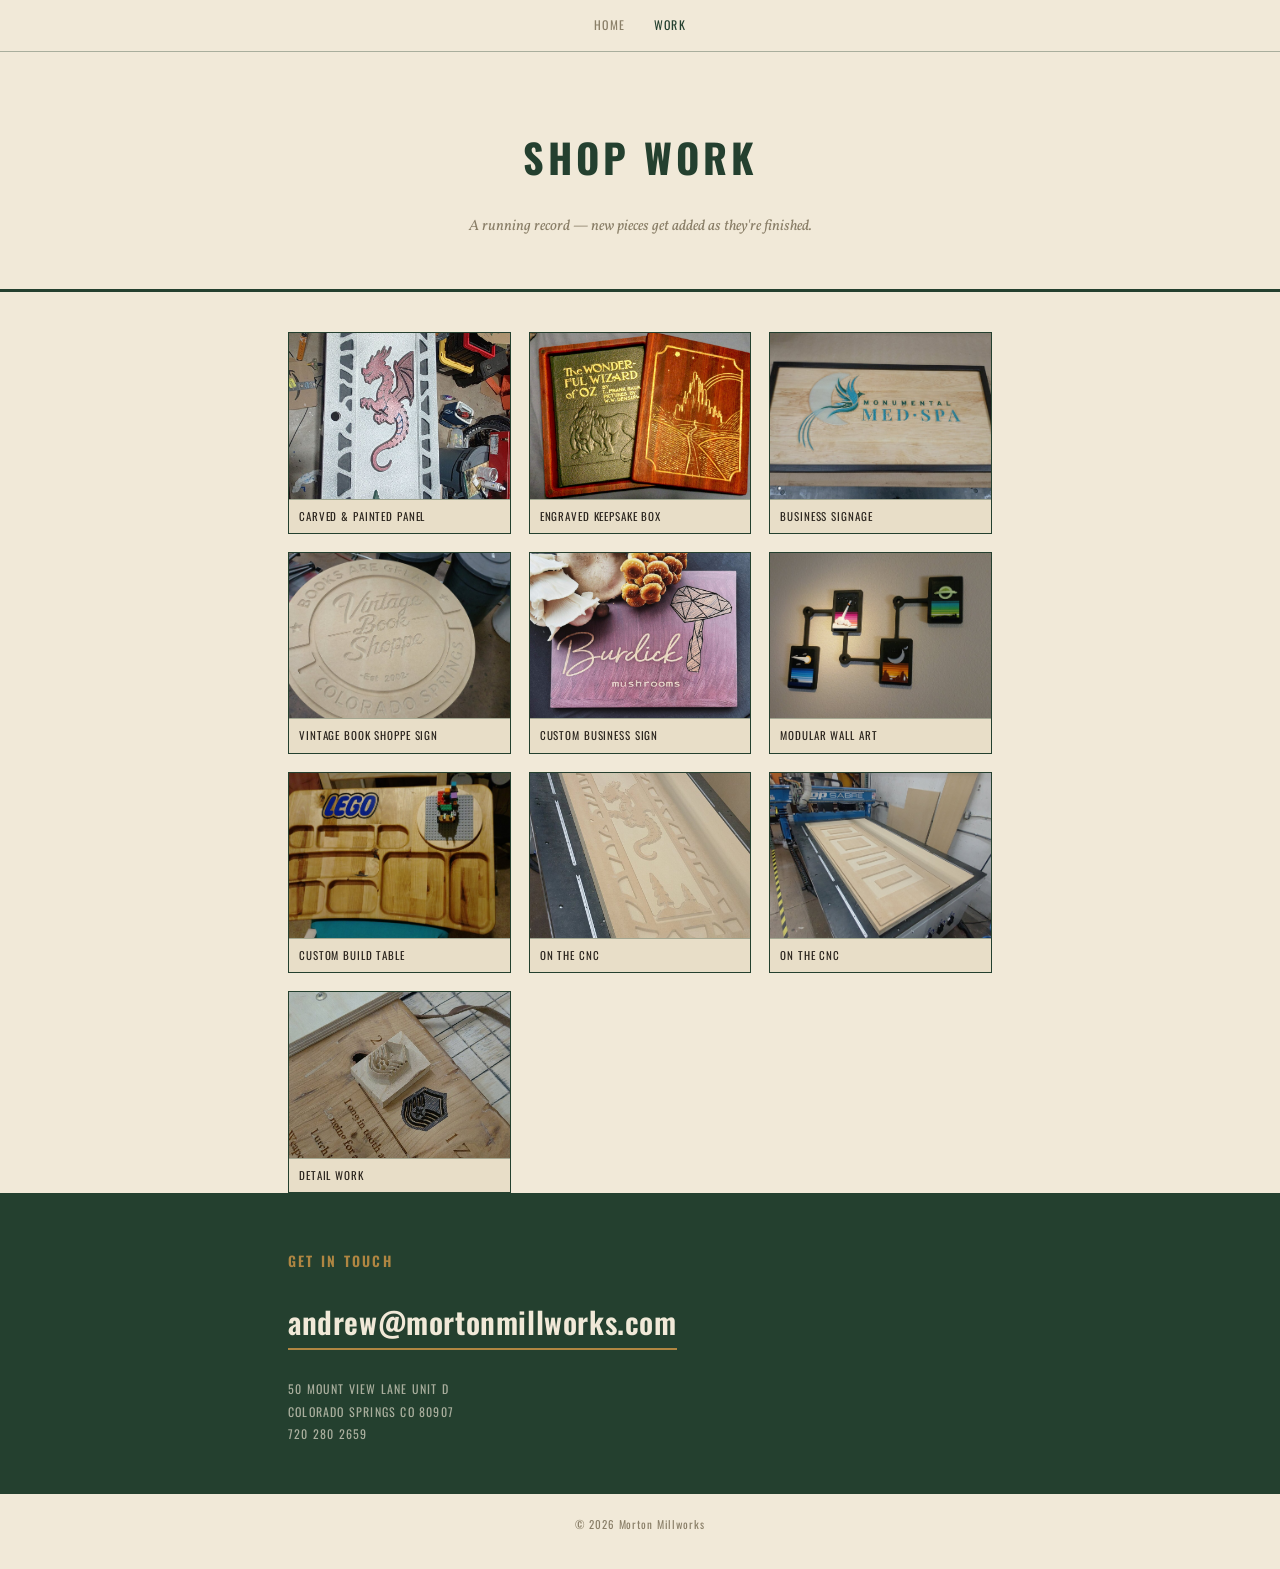
==== gallery.html @ a422c4a7 "Add files via upload" ====
<!doctype html>
<html lang="en">
<head>
<meta charset="utf-8">
<meta name="viewport" content="width=device-width, initial-scale=1">
<title>Work — Morton Millworks</title>
<meta name="description" content="Shop work from Morton Millworks — custom CNC fabrication, signage, and millwork, Colorado Springs, CO.">
<link rel="preconnect" href="https://fonts.googleapis.com">
<link rel="stylesheet" href="https://fonts.googleapis.com/css2?family=Oswald:wght@400;500;600;700&family=Vollkorn:ital,wght@0,400;0,500;1,400;1,500&display=swap">
<link rel="stylesheet" href="styles.css">
</head>
<body>

<nav class="sitenav">
  <a href="index.html">Home</a>
  <a href="gallery.html" class="current">Work</a>
</nav>

<header class="gallery-hero">
  <h1>Shop Work</h1>
  <p>A running record — new pieces get added as they're finished.</p>
</header>

<section class="wrap" style="padding-top:40px;">
  <div class="gallery-grid" id="gallery"></div>
</section>

<section class="contact">
  <div class="wrap">
    <h2>Get In Touch</h2>
    <a class="contact-email" href="mailto:andrew@mortonmillworks.com">andrew@mortonmillworks.com</a>
    <div class="contact-block">
      50 Mount View Lane Unit D<br>
      Colorado Springs CO 80907<br>
      720 280 2659
    </div>
  </div>
</section>

<footer>&copy; <span id="year"></span> Morton Millworks</footer>

<script>
  // ---- Add new work here. Newest first is a fine convention, not required.
  // Each entry: { src: "images/filename.jpg", alt: "short description", caption: "Label shown on the card" }
  const WORKS = [
    { src: "images/dragon-panel.jpg",            alt: "Hand-painted carved dragon panel",        caption: "Carved & Painted Panel" },
    { src: "images/oz-book-box.jpg",              alt: "Engraved wood keepsake box",               caption: "Engraved Keepsake Box" },
    { src: "images/med-spa-sign.jpg",             alt: "Monumental Med Spa wood sign",             caption: "Business Signage" },
    { src: "images/vintage-book-shoppe-sign.jpg", alt: "Vintage Book Shoppe routed wood sign",      caption: "Vintage Book Shoppe Sign" },
    { src: "images/burdick-sign.jpg",             alt: "Burdick Mushrooms engraved sign",           caption: "Custom Business Sign" },
    { src: "images/space-wall-art.jpg",           alt: "Space-themed modular wall art",             caption: "Modular Wall Art" },
    { src: "images/lego-table.jpg",               alt: "Kids' LEGO building table with turntable",  caption: "Custom Build Table" },
    { src: "images/cnc-dragon-cutting.jpg",       alt: "CNC router mid-cut on the dragon panel",    caption: "On the CNC" },
    { src: "images/cnc-door-panel.jpg",           alt: "CNC router cutting a raised-panel door",    caption: "On the CNC" },
    { src: "images/carving-detail.jpg",           alt: "Close-up of a carved mold and badge detail",caption: "Detail Work" },
  ];

  const grid = document.getElementById('gallery');
  grid.innerHTML = WORKS.map(w => `
    <figure class="gallery-item">
      <div class="frame">
        <img src="${w.src}" alt="${w.alt}" loading="lazy">
      </div>
      <figcaption>${w.caption}</figcaption>
    </figure>
  `).join('');

  document.getElementById('year').textContent = new Date().getFullYear();
</script>

</body>
</html>
---- styles.css ----
:root{
    --paper:#F1E9D8;
    --paper-deep:#E8DEC8;
    --ink:#2A241D;
    --green:#24402F;
    --green-deep:#17271D;
    --brass:#B08642;
    --muted:#8A7F68;
    --line:rgba(36,64,47,0.35);
    --maxw:760px;
  }
  *{box-sizing:border-box;}
  html{scroll-behavior:smooth;}
  body{
    margin:0;
    background:var(--paper);
    color:var(--ink);
    font-family:'Vollkorn',serif;
    font-size:17px;
    line-height:1.55;
    -webkit-font-smoothing:antialiased;
  }
  h1,h2,.label{
    font-family:'Oswald',sans-serif;
    text-transform:uppercase;
  }
  a{color:var(--green);}
  a:focus-visible,button:focus-visible{outline:2px solid var(--brass);outline-offset:3px;}

  .wrap{max-width:var(--maxw);margin:0 auto;padding:0 28px;}

  /* ---- Hero ---- */
  .hero{
    position:relative;
    padding:72px 28px 56px;
    border-bottom:3px solid var(--green);
    overflow:hidden;
  }
  .hero::before,.hero::after{
    content:"";
    position:absolute;
    left:0; right:0;
    height:1px;
    background:var(--green);
    opacity:0.5;
  }
  .ticks{position:absolute; inset:0; pointer-events:none;}
  .ticks i{position:absolute; background:var(--green); opacity:0.45;}

  .mark{display:flex; justify-content:center; margin-bottom:22px;}
  .mark svg{width:clamp(36px,8vw,58px);aspect-ratio:34/30;height:auto;}

  .wordmark{
    text-align:center;
    line-height:0.95;
    letter-spacing:0.14em;
  }
  .wordmark .m1{
    display:block;
    font-weight:700;
    font-size:clamp(40px,9vw,64px);
    color:var(--green);
  }
  .wordmark .m2{
    display:block;
    font-weight:700;
    font-size:clamp(32px,7vw,52px);
    color:var(--ink);
    margin-top:2px;
  }

  .rule-brass{
    width:120px; height:2px; background:var(--brass);
    margin:22px auto;
  }

  .tagline{
    text-align:center;
    font-style:italic;
    font-weight:500;
    font-size:15px;
    color:var(--muted);
    letter-spacing:0.01em;
  }

  .hero-note{
    text-align:center;
    font-style:italic;
    font-size:15px;
    color:var(--ink);
    margin-top:18px;
  }

  /* ---- Sections ---- */
  section{padding:56px 0;}
  section + section{border-top:1px solid var(--line);}

  h2{
    font-weight:600;
    font-size:14px;
    letter-spacing:0.16em;
    color:var(--green);
    margin:0 0 28px;
  }

  /* ---- Services ---- */
  .services{
    list-style:none;
    margin:0; padding:0;
    display:grid;
    grid-template-columns:1fr 1fr;
    gap:14px 32px;
  }
  .services li{
    display:flex;
    align-items:baseline;
    gap:10px;
    font-family:'Oswald',sans-serif;
    font-weight:500;
    font-size:15px;
    letter-spacing:0.02em;
    color:var(--ink);
    padding-bottom:10px;
    border-bottom:1px solid var(--line);
  }
  .services li::before{
    content:"";
    width:7px; height:7px;
    flex:none;
    background:var(--brass);
    transform:rotate(45deg);
  }
  @media (max-width:520px){
    .services{grid-template-columns:1fr;}
  }

  /* ---- About (placeholder) ---- */
  .about-placeholder{
    font-style:italic;
    color:var(--muted);
    border:1px dashed var(--line);
    padding:18px 20px;
    font-size:15px;
  }

  /* ---- Work / photos ---- */
  .work-grid{
    display:grid;
    grid-template-columns:repeat(3,1fr);
    gap:16px;
  }
  @media (max-width:560px){
    .work-grid{grid-template-columns:1fr;}
  }
  .photo-slot{
    aspect-ratio:4/3;
    border:1px solid var(--green);
    overflow:hidden;
    position:relative;
    background:var(--paper-deep);
  }
  .photo-slot img{
    width:100%;
    height:100%;
    object-fit:cover;
    display:block;
  }
  .photo-slot span{
    position:absolute;
    left:10px; bottom:10px;
    font-family:'Oswald',sans-serif;
    font-size:10px;
    letter-spacing:0.1em;
    text-transform:uppercase;
    color:var(--ink);
    background:var(--paper);
    padding:3px 6px;
  }
  .photo-slot.pending{
    display:flex;
    align-items:flex-end;
    padding:10px;
    background:
      repeating-linear-gradient(45deg, transparent 0 7px, var(--line) 7px 8px),
      var(--paper-deep);
  }
  .photo-slot.pending span{position:static; background:var(--paper);}

  /* ---- Contact band ---- */
  .contact{
    background:var(--green);
    color:var(--paper);
    padding:56px 0 48px;
  }
  .contact h2{color:var(--brass);}
  .contact-email{
    font-family:'Oswald',sans-serif;
    font-weight:600;
    font-size:clamp(22px,5vw,30px);
    letter-spacing:0.02em;
    color:var(--paper);
    text-decoration:none;
    display:inline-block;
    border-bottom:2px solid var(--brass);
    padding-bottom:2px;
  }
  .contact-block{
    margin-top:28px;
    font-family:'Oswald',sans-serif;
    font-size:12px;
    letter-spacing:0.1em;
    text-transform:uppercase;
    color:rgba(241,233,216,0.65);
    line-height:1.9;
  }

  footer{
    text-align:center;
    padding:22px 0 36px;
    font-family:'Oswald',sans-serif;
    font-size:11px;
    letter-spacing:0.08em;
    color:var(--muted);
  }

/* ---- Site nav ---- */
.sitenav{
  display:flex;
  justify-content:center;
  gap:28px;
  padding:16px 0;
  border-bottom:1px solid var(--line);
  font-family:'Oswald',sans-serif;
  font-size:12px;
  letter-spacing:0.12em;
  text-transform:uppercase;
}
.sitenav a{
  color:var(--muted);
  text-decoration:none;
}
.sitenav a.current,.sitenav a:hover{color:var(--green);}

.work-more{
  margin-top:24px;
  text-align:center;
}
.work-more a{
  font-family:'Oswald',sans-serif;
  font-size:12px;
  letter-spacing:0.12em;
  text-transform:uppercase;
  color:var(--green);
  text-decoration:none;
  border-bottom:1px solid var(--brass);
  padding-bottom:2px;
}

/* ---- Gallery page ---- */
.gallery-hero{
  padding:48px 28px 36px;
  border-bottom:3px solid var(--green);
  text-align:center;
}
.gallery-hero h1{
  font-weight:700;
  font-size:clamp(28px,6vw,40px);
  letter-spacing:0.1em;
  color:var(--green);
}
.gallery-hero p{
  font-style:italic;
  color:var(--muted);
  font-size:15px;
  margin-top:8px;
}

.gallery-grid{
  display:grid;
  grid-template-columns:repeat(3,1fr);
  gap:18px;
}
@media (max-width:720px){
  .gallery-grid{grid-template-columns:repeat(2,1fr);}
}
@media (max-width:460px){
  .gallery-grid{grid-template-columns:1fr;}
}
.gallery-item{
  border:1px solid var(--green);
  overflow:hidden;
  background:var(--paper-deep);
}
.gallery-item .frame{
  aspect-ratio:4/3;
  overflow:hidden;
}
.gallery-item img{
  width:100%; height:100%;
  object-fit:cover;
  display:block;
}
.gallery-item figcaption{
  font-family:'Oswald',sans-serif;
  font-size:11px;
  letter-spacing:0.08em;
  text-transform:uppercase;
  color:var(--ink);
  padding:8px 10px;
  border-top:1px solid var(--line);
}
.gallery-item{margin:0;}
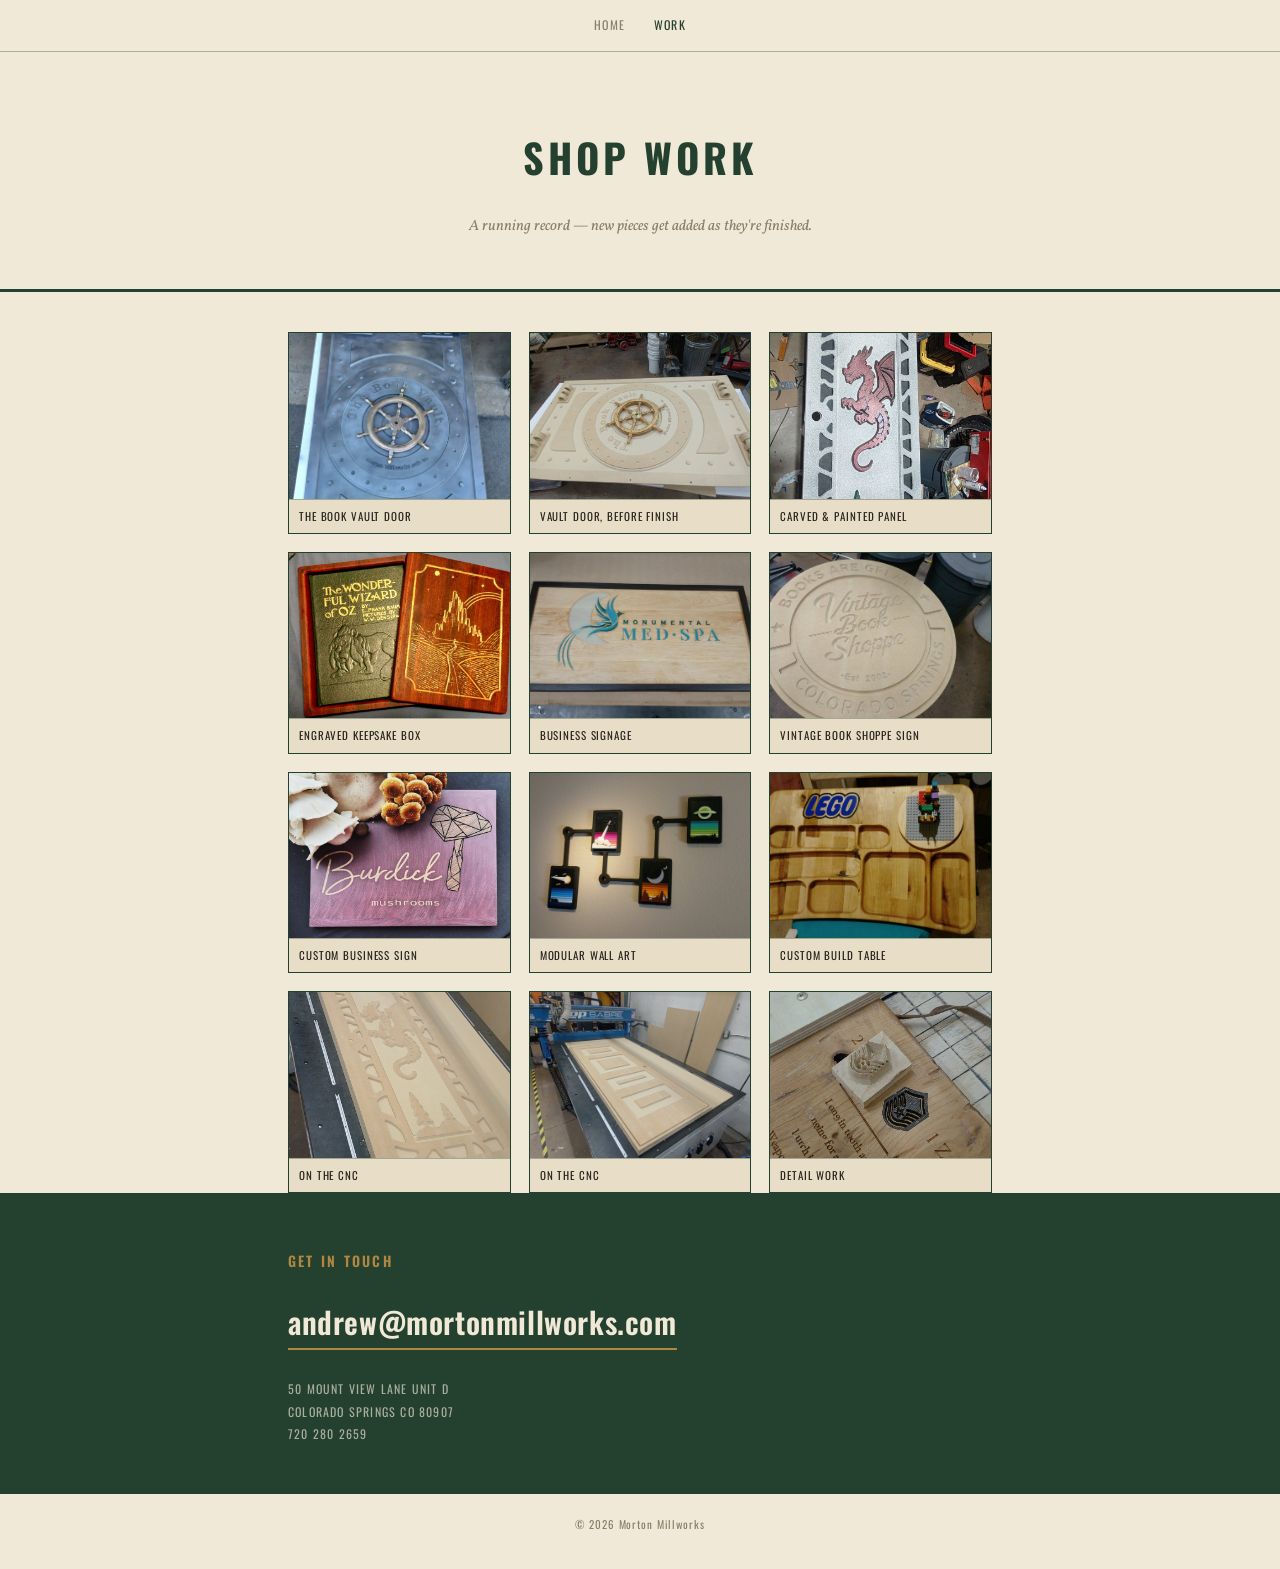
==== commit 253737a5: "Add files via upload" ====
--- a/gallery.html
+++ b/gallery.html
@@ -4,7 +4,7 @@
 <meta charset="utf-8">
 <meta name="viewport" content="width=device-width, initial-scale=1">
 <title>Work — Morton Millworks</title>
-<meta name="description" content="Shop work from Morton Millworks — custom CNC fabrication, signage, and millwork, Colorado Springs, CO.">
+<meta name="description" content="Shop work from Morton Millworks — custom millwork, fabrication, and signage, Colorado Springs, CO.">
 <link rel="preconnect" href="https://fonts.googleapis.com">
 <link rel="stylesheet" href="https://fonts.googleapis.com/css2?family=Oswald:wght@400;500;600;700&family=Vollkorn:ital,wght@0,400;0,500;1,400;1,500&display=swap">
 <link rel="stylesheet" href="styles.css">
@@ -43,6 +43,8 @@
   // ---- Add new work here. Newest first is a fine convention, not required.
   // Each entry: { src: "images/filename.jpg", alt: "short description", caption: "Label shown on the card" }
   const WORKS = [
+    { src: "images/vault-door-finished.jpg",      alt: "Aged-steel finish vault door with ship's wheel and hinges", caption: "The Book Vault Door" },
+    { src: "images/vault-door-carved.jpg",        alt: "Carved vault door panel before finishing",  caption: "Vault Door, Before Finish" },
     { src: "images/dragon-panel.jpg",            alt: "Hand-painted carved dragon panel",        caption: "Carved & Painted Panel" },
     { src: "images/oz-book-box.jpg",              alt: "Engraved wood keepsake box",               caption: "Engraved Keepsake Box" },
     { src: "images/med-spa-sign.jpg",             alt: "Monumental Med Spa wood sign",             caption: "Business Signage" },
--- a/styles.css
+++ b/styles.css
@@ -310,3 +310,34 @@
   border-top:1px solid var(--line);
 }
 .gallery-item{margin:0;}
+
+/* ---- Capabilities ---- */
+.cap-lead{margin:0 0 28px;font-style:italic;color:var(--muted);font-size:15px;}
+.cap-machine{margin-bottom:40px;}
+.cap-machine:last-child{margin-bottom:0;}
+.cap-machine h3{
+  font-family:'Oswald',sans-serif;
+  font-weight:600;
+  font-size:20px;
+  letter-spacing:0.06em;
+  text-transform:uppercase;
+  color:var(--ink);
+  margin:0 0 4px;
+}
+.cap-spec{
+  font-family:'Oswald',sans-serif;
+  font-size:12px;
+  letter-spacing:0.12em;
+  text-transform:uppercase;
+  color:var(--brass);
+  margin:0 0 12px;
+}
+.cap-machine p{margin:0 0 14px;}
+.cap-photos{
+  display:grid;
+  grid-template-columns:1fr 1fr;
+  gap:16px;
+  margin:18px 0 0;
+}
+@media (max-width:560px){.cap-photos{grid-template-columns:1fr;}}
+.cap-photos .photo-slot{margin:0;}
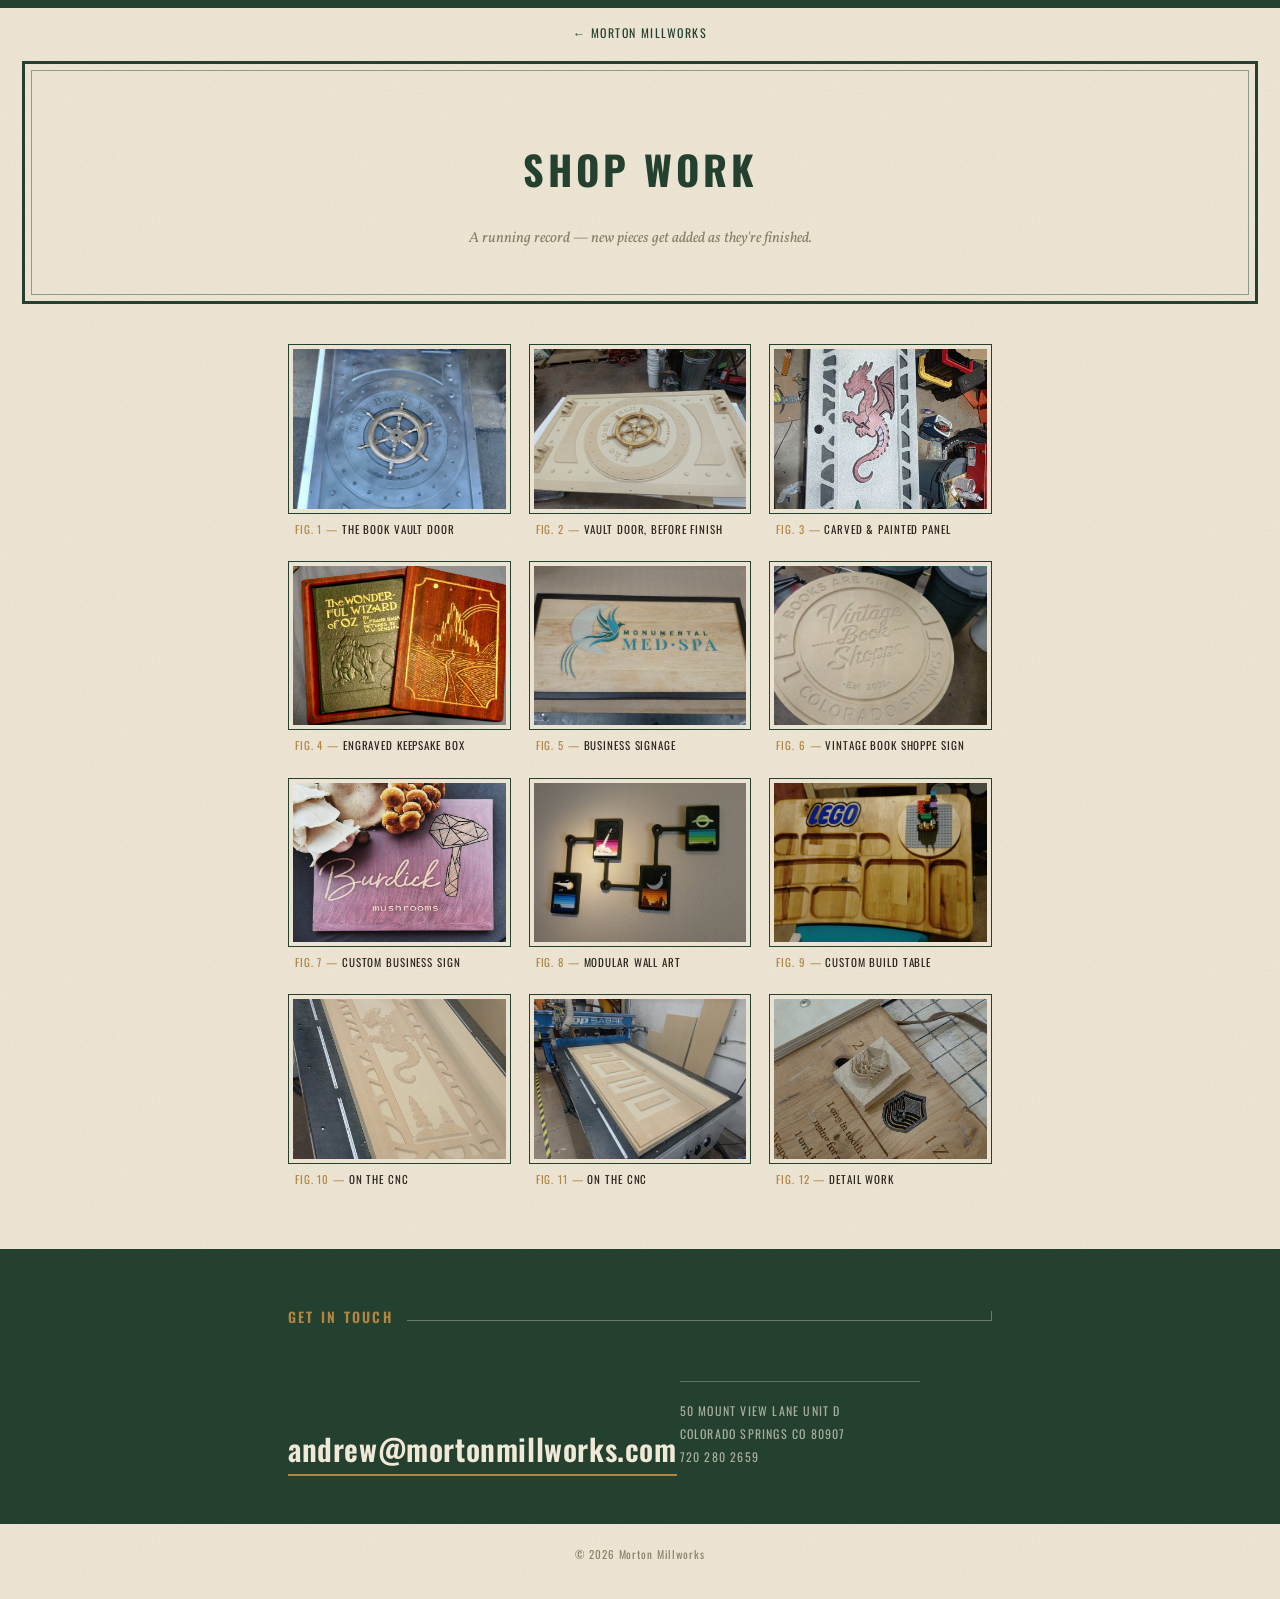
==== commit f38e2d5f: "Add files via upload" ====
--- a/gallery.html
+++ b/gallery.html
@@ -11,17 +11,14 @@
 </head>
 <body>
 
-<nav class="sitenav">
-  <a href="index.html">Home</a>
-  <a href="gallery.html" class="current">Work</a>
-</nav>
+<a class="backlink" href="index.html">&larr; Morton Millworks</a>
 
 <header class="gallery-hero">
   <h1>Shop Work</h1>
   <p>A running record — new pieces get added as they're finished.</p>
 </header>
 
-<section class="wrap" style="padding-top:40px;">
+<section class="wrap" style="padding-top:40px;padding-bottom:56px;">
   <div class="gallery-grid" id="gallery"></div>
 </section>
 
--- a/styles.css
+++ b/styles.css
@@ -341,3 +341,103 @@
 }
 @media (max-width:560px){.cap-photos{grid-template-columns:1fr;}}
 .cap-photos .photo-slot{margin:0;}
+
+/* ================= Draftsman refinements ================= */
+:root{ --grain:url("data:image/svg+xml,%3Csvg xmlns='http://www.w3.org/2000/svg' width='220' height='220'%3E%3Cfilter id='n'%3E%3CfeTurbulence type='fractalNoise' baseFrequency='.85' numOctaves='2' stitchTiles='stitch'/%3E%3CfeColorMatrix values='0 0 0 0 .16 0 0 0 0 .13 0 0 0 0 .09 0 0 0 .09 0'/%3E%3C/filter%3E%3Crect width='100%25' height='100%25' filter='url(%23n)'/%3E%3C/svg%3E"); }
+body{
+  border-top:8px solid var(--green);
+  background-image:var(--grain);
+}
+
+/* hero as a framed drawing sheet */
+.hero{
+  margin:22px 22px 0;
+  padding:40px 28px 34px;
+  border:3px solid var(--green);
+}
+.hero::before{
+  inset:7px; left:7px; right:7px; height:auto;
+  background:none; border:1px solid var(--green); opacity:.45;
+}
+.hero::after{display:none;}
+.ticks i{opacity:.35;}
+
+.wordmark{margin:0;}
+.centerline{
+  display:flex; align-items:center; justify-content:center;
+  gap:16px;
+  max-width:420px; margin:22px auto 20px;
+}
+.centerline i{flex:1; height:0; border-top:1px solid var(--brass);}
+.centerline .mark{margin:0;}
+.centerline .mark svg{width:clamp(34px,7vw,46px);}
+.hero-note{margin-top:12px;}
+
+/* section heads: figure-style label with running rule */
+section{padding:48px 0;}
+h2{
+  display:flex; align-items:center; gap:14px;
+  margin-bottom:26px;
+}
+h2::after{
+  content:""; flex:1; height:0;
+  border-top:1px solid var(--line);
+  border-right:1px solid var(--line);
+  height:9px; align-self:center;
+  border-top:none; border-bottom:1px solid var(--line);
+  border-right:1px solid var(--line);
+  max-width:100%;
+}
+.contact h2::after{border-color:rgba(241,233,216,.35);}
+
+/* services as numbered reference list */
+.services{counter-reset:ref 8;}
+.services li{counter-increment:ref 2;}
+.services li::before{
+  content:counter(ref);
+  width:auto; height:auto; background:none; transform:none;
+  min-width:22px;
+  font-size:11px; letter-spacing:.08em;
+  color:var(--brass);
+}
+
+/* photos as numbered figures */
+main, body{counter-reset:fig;}
+.photo-slot, .gallery-item .frame{outline:1px solid var(--green); outline-offset:4px; border:none;}
+.photo-slot{margin:5px;}
+.photo-slot span{
+  counter-increment:fig;
+  left:0; bottom:0;
+  font-size:10px;
+  padding:4px 8px;
+  border-top:1px solid var(--green); border-right:1px solid var(--green);
+}
+.photo-slot span::before{content:"Fig. " counter(fig) " \2014  "; color:var(--brass);}
+.gallery-item{border:none; background:none; counter-increment:fig; padding:5px;}
+.gallery-item .frame{border:none;}
+.gallery-item figcaption{
+  border:none; padding:12px 2px 0;
+}
+.gallery-item figcaption::before{content:"Fig. " counter(fig) " \2014  "; color:var(--brass);}
+
+/* contact: framed title block */
+.contact .wrap{position:relative;}
+.contact-block{border-top:1px solid rgba(241,233,216,.3); padding-top:18px; display:inline-block; min-width:240px;}
+
+/* gallery page */
+.backlink{
+  display:block; text-align:center; padding:16px 0 4px;
+  font-family:'Oswald',sans-serif; font-size:12px; letter-spacing:.12em; text-transform:uppercase;
+  color:var(--green); text-decoration:none;
+}
+.backlink:hover{color:var(--brass);}
+.gallery-hero{
+  margin:14px 22px 0;
+  border:3px solid var(--green);
+  position:relative;
+}
+.gallery-hero::before{content:""; position:absolute; inset:6px; border:1px solid var(--green); opacity:.45; pointer-events:none;}
+
+section.wrap{padding-top:48px;padding-bottom:48px;}
+section.wrap + section.wrap{margin-top:0;}
+.cap-machine h3 + .services{margin-top:18px;}
